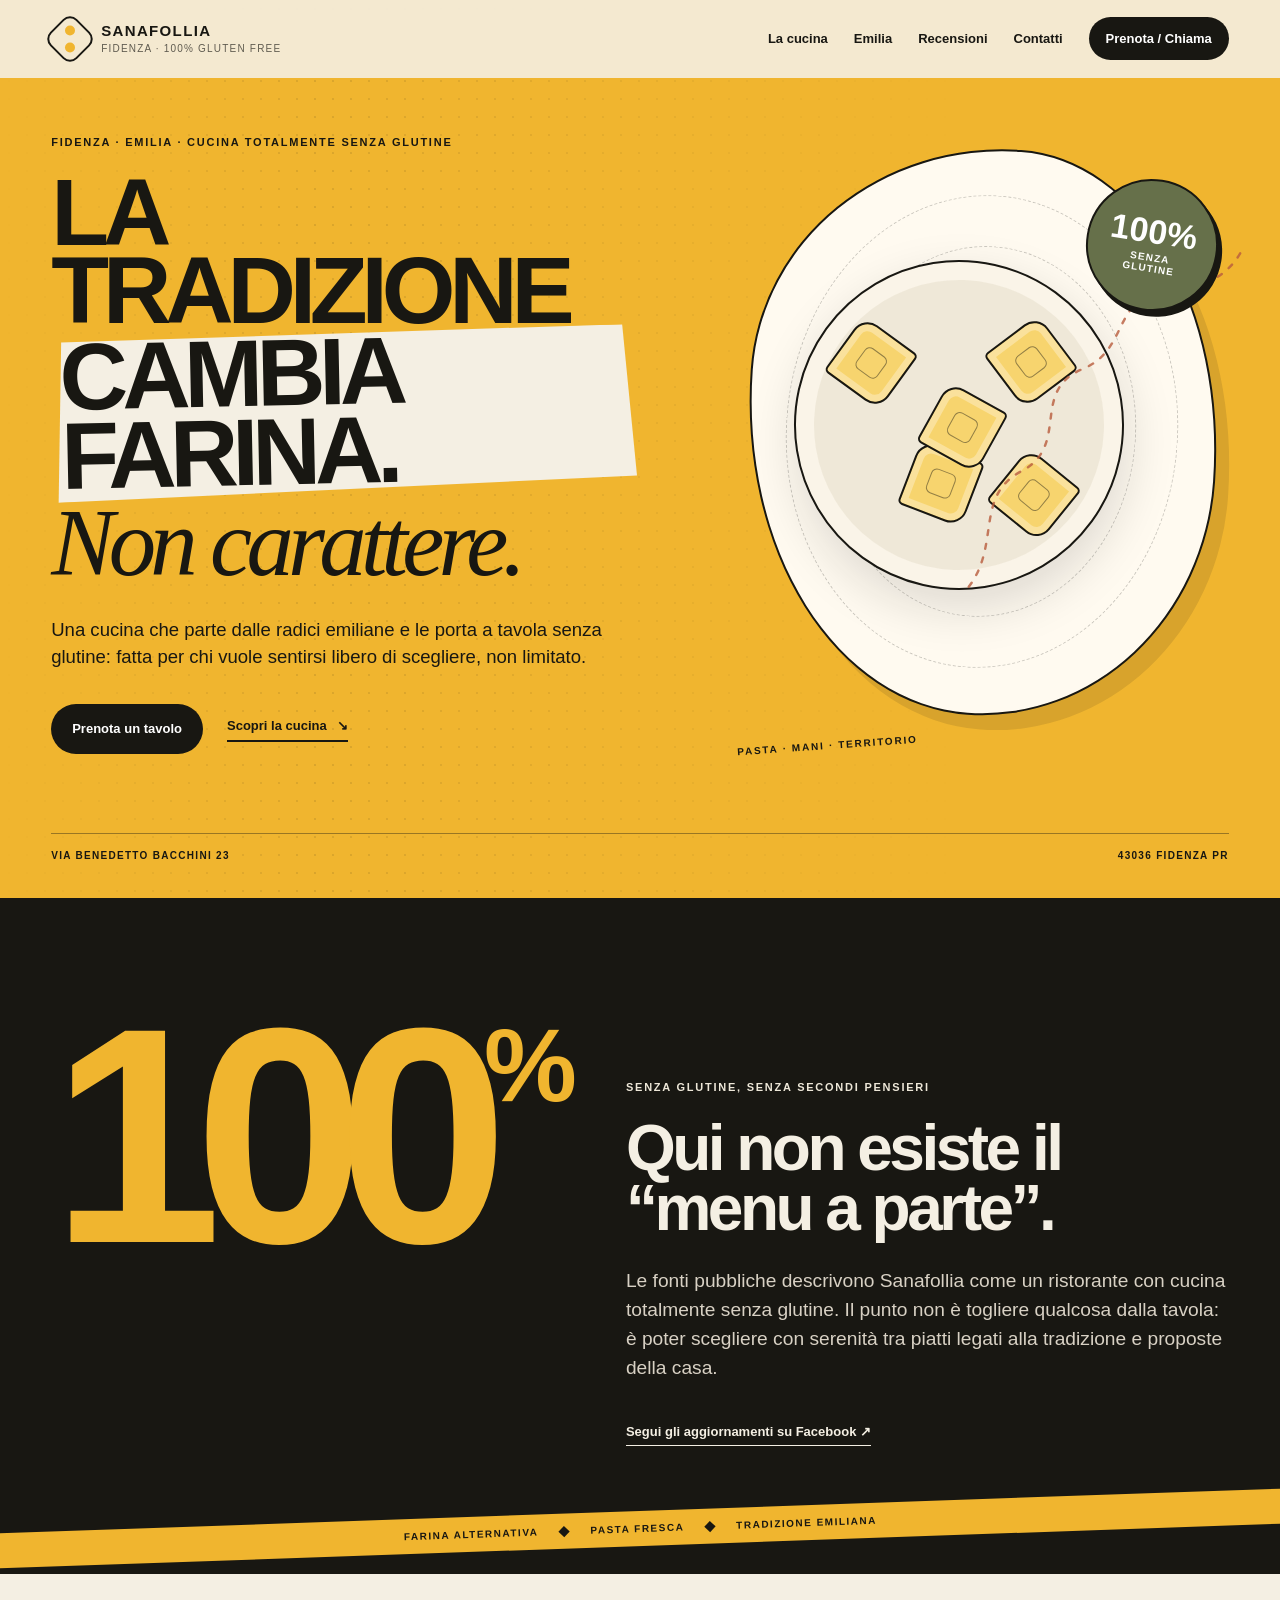
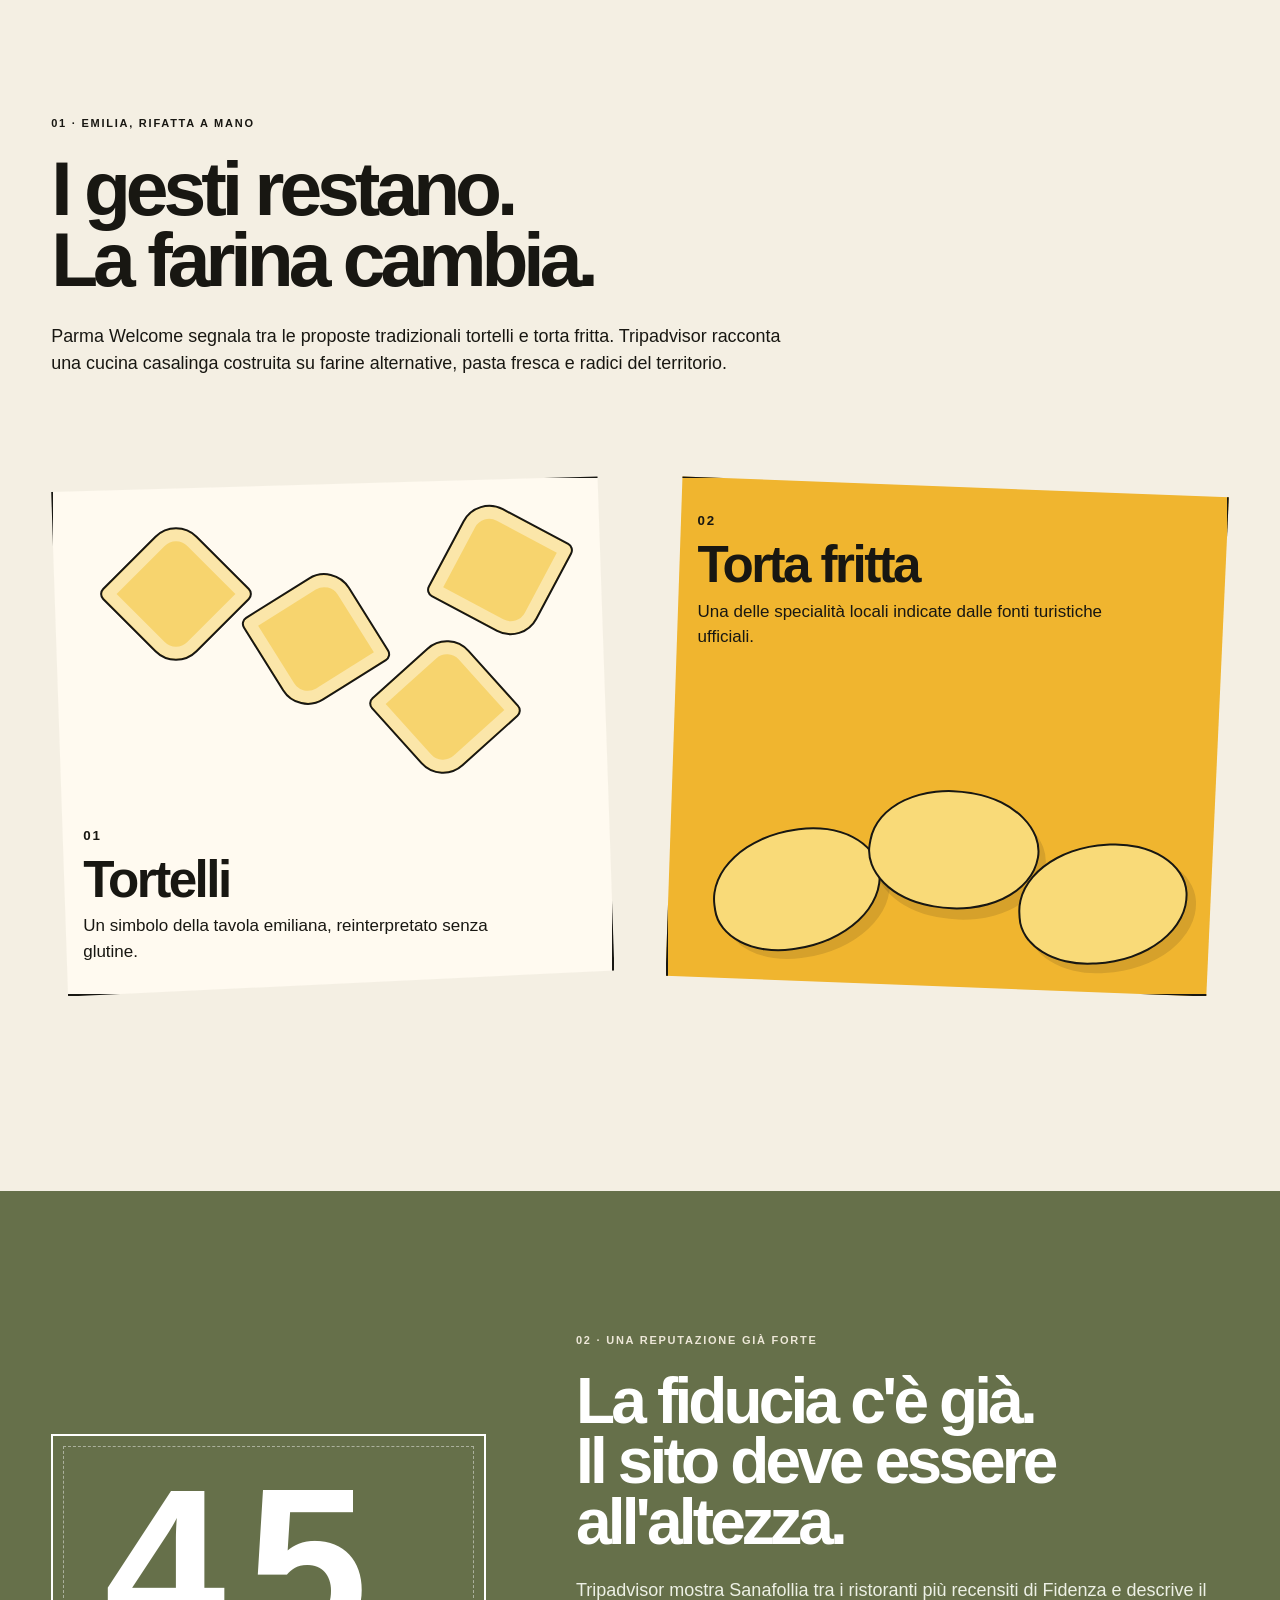
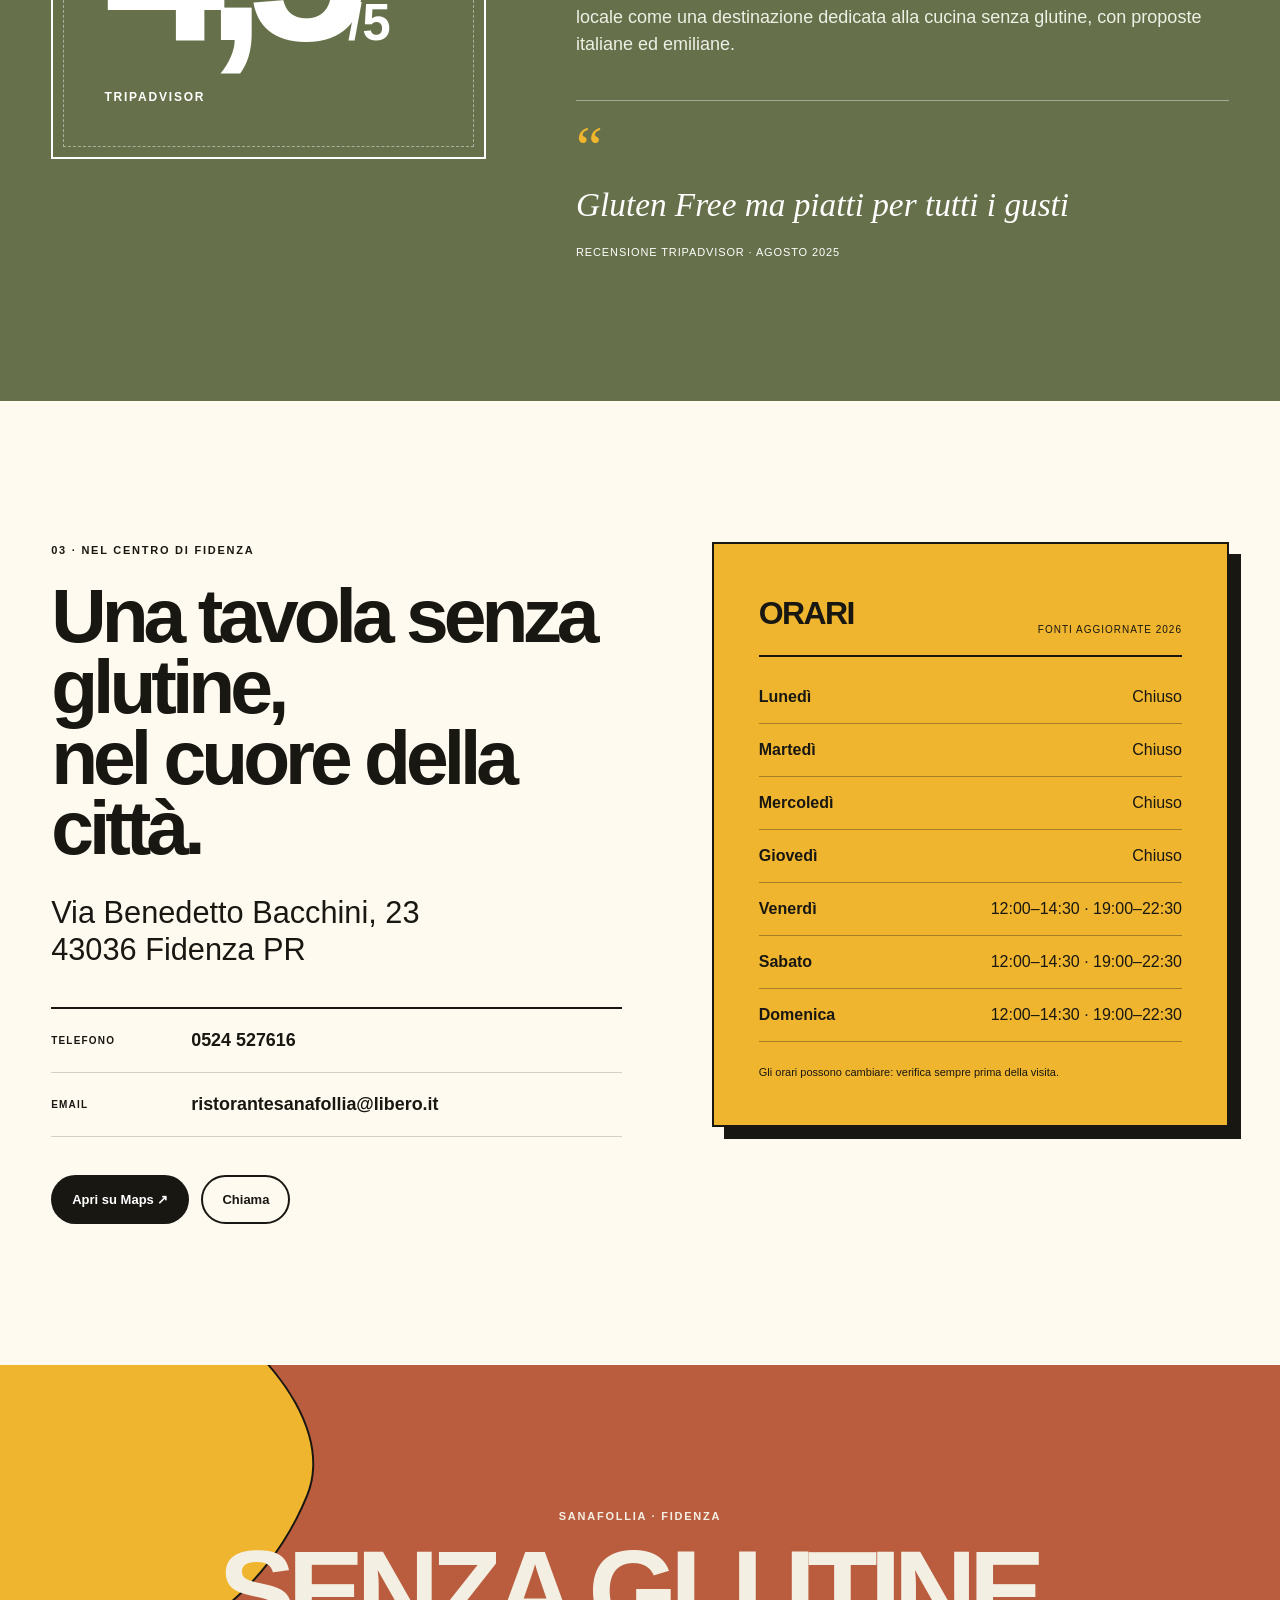
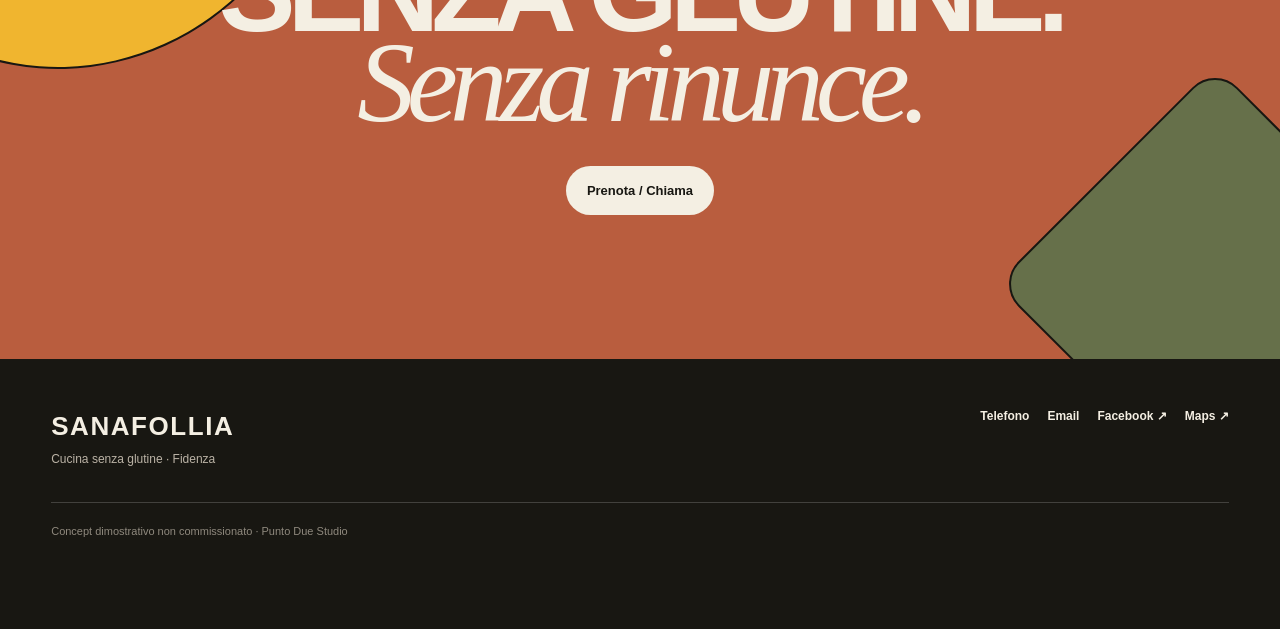
==== index.html @ 547e493c "Build distinctive Sanafollia CRESCITA demo" ====
<!doctype html>
<html lang="it">
<head>
  <meta charset="utf-8">
  <meta name="viewport" content="width=device-width, initial-scale=1">
  <meta name="theme-color" content="#f0b52f">
  <title>Sanafollia — Cucina emiliana senza glutine a Fidenza</title>
  <meta name="description" content="Concept demo per Ristorante Sanafollia a Fidenza: cucina emiliana totalmente senza glutine, pasta fresca, tortelli e torta fritta nel centro storico.">
  <meta property="og:title" content="Sanafollia — Fidenza">
  <meta property="og:description" content="La tradizione cambia farina. Non carattere. Cucina emiliana totalmente senza glutine nel centro di Fidenza.">
  <meta property="og:type" content="website">
  <meta property="og:locale" content="it_IT">
  <meta name="twitter:card" content="summary">
  <link rel="icon" href="assets/favicon.svg" type="image/svg+xml">
  <script>document.documentElement.classList.add('js')</script>
  <link rel="stylesheet" href="styles.css">
  <script type="application/ld+json">
  {
    "@context":"https://schema.org",
    "@type":"Restaurant",
    "name":"Ristorante Sanafollia",
    "description":"Ristorante a Fidenza con cucina totalmente senza glutine e proposte legate alla tradizione emiliana.",
    "telephone":"+39 0524 527616",
    "email":"ristorantesanafollia@libero.it",
    "servesCuisine":["Emiliana","Italiana","Senza glutine"],
    "priceRange":"€€–€€€",
    "address":{
      "@type":"PostalAddress",
      "streetAddress":"Via Benedetto Bacchini 23",
      "postalCode":"43036",
      "addressLocality":"Fidenza",
      "addressRegion":"PR",
      "addressCountry":"IT"
    },
    "openingHoursSpecification":[
      {"@type":"OpeningHoursSpecification","dayOfWeek":["Friday","Saturday","Sunday"],"opens":"12:00","closes":"14:30"},
      {"@type":"OpeningHoursSpecification","dayOfWeek":["Friday","Saturday","Sunday"],"opens":"19:00","closes":"22:30"}
    ],
    "sameAs":[
      "https://www.facebook.com/Ristorante-Sanafollia-Gluten-Free-274627049386507/",
      "https://www.tripadvisor.it/Restaurant_Review-g1069551-d6662974-Reviews-Ristorante_Sanafollia_Gluten_free-Fidenza_Province_of_Parma_Emilia_Romagna.html"
    ]
  }
  </script>
</head>
<body>
  <a class="skip-link" href="#main">Vai al contenuto</a>

  <header class="site-header" data-header>
    <a class="brand" href="#top" aria-label="Sanafollia, torna all'inizio">
      <span class="brand-mark" aria-hidden="true"><i></i><i></i></span>
      <span class="brand-copy"><strong>SANAFOLLIA</strong><small>Fidenza · 100% gluten free</small></span>
    </a>
    <button class="menu-toggle" type="button" data-menu-toggle aria-expanded="false" aria-controls="site-nav">
      <span class="sr-only">Apri menu</span><span></span><span></span>
    </button>
    <nav class="site-nav" id="site-nav" data-nav aria-label="Navigazione principale">
      <a href="#filosofia">La cucina</a>
      <a href="#emilia">Emilia</a>
      <a href="#reputazione">Recensioni</a>
      <a href="#visita">Contatti</a>
      <a class="nav-cta" href="tel:+390524527616">Prenota / Chiama</a>
    </nav>
  </header>

  <main id="main">
    <section class="hero" id="top" aria-labelledby="hero-title">
      <div class="hero-copy reveal">
        <p class="eyebrow">FIDENZA · EMILIA · CUCINA TOTALMENTE SENZA GLUTINE</p>
        <h1 id="hero-title">La tradizione<br><span>cambia farina.</span><br><em>Non carattere.</em></h1>
        <p class="hero-lead">Una cucina che parte dalle radici emiliane e le porta a tavola senza glutine: fatta per chi vuole sentirsi libero di scegliere, non limitato.</p>
        <div class="hero-actions">
          <a class="button button-dark" href="tel:+390524527616">Prenota un tavolo</a>
          <a class="text-action" href="#emilia">Scopri la cucina <span>↘</span></a>
        </div>
      </div>

      <div class="hero-table reveal" aria-hidden="true">
        <div class="table-cloth"></div>
        <div class="plate">
          <span class="tortello t1"></span>
          <span class="tortello t2"></span>
          <span class="tortello t3"></span>
          <span class="tortello t4"></span>
          <span class="tortello t5"></span>
        </div>
        <svg class="flour-line" viewBox="0 0 420 520" fill="none" xmlns="http://www.w3.org/2000/svg">
          <path d="M51 442C90 391 58 331 115 301C176 269 125 203 190 176C251 151 222 82 305 78C347 76 374 55 387 26" stroke="currentColor" stroke-width="3" stroke-linecap="round" stroke-dasharray="6 11"/>
        </svg>
        <div class="gf-seal"><strong>100%</strong><span>SENZA<br>GLUTINE</span></div>
        <p class="hero-art-note">PASTA · MANI · TERRITORIO</p>
      </div>

      <div class="hero-footer" aria-hidden="true">
        <span>VIA BENEDETTO BACCHINI 23</span>
        <span>43036 FIDENZA PR</span>
      </div>
    </section>

    <section class="statement" id="filosofia" aria-labelledby="statement-title">
      <div class="statement-number reveal">100<span>%</span></div>
      <div class="statement-copy reveal">
        <p class="eyebrow light">SENZA GLUTINE, SENZA SECONDI PENSIERI</p>
        <h2 id="statement-title">Qui non esiste il “menu a parte”.</h2>
        <p>Le fonti pubbliche descrivono Sanafollia come un ristorante con cucina totalmente senza glutine. Il punto non è togliere qualcosa dalla tavola: è poter scegliere con serenità tra piatti legati alla tradizione e proposte della casa.</p>
        <a class="under-link" href="https://www.facebook.com/Ristorante-Sanafollia-Gluten-Free-274627049386507/" target="_blank" rel="noopener noreferrer">Segui gli aggiornamenti su Facebook ↗</a>
      </div>
      <div class="statement-ribbon" aria-hidden="true"><span>FARINA ALTERNATIVA</span><i></i><span>PASTA FRESCA</span><i></i><span>TRADIZIONE EMILIANA</span></div>
    </section>

    <section class="emilia" id="emilia" aria-labelledby="emilia-title">
      <div class="emilia-head reveal">
        <p class="section-label">01 · EMILIA, RIFATTA A MANO</p>
        <h2 id="emilia-title">I gesti restano.<br>La farina cambia.</h2>
        <p>Parma Welcome segnala tra le proposte tradizionali tortelli e torta fritta. Tripadvisor racconta una cucina casalinga costruita su farine alternative, pasta fresca e radici del territorio.</p>
      </div>

      <div class="pasta-stage" aria-label="Due specialità emiliane citate dalle fonti pubbliche">
        <article class="dish dish-tortelli reveal">
          <div class="dish-art" aria-hidden="true">
            <span></span><span></span><span></span><span></span>
          </div>
          <div class="dish-copy"><small>01</small><h3>Tortelli</h3><p>Un simbolo della tavola emiliana, reinterpretato senza glutine.</p></div>
        </article>
        <article class="dish dish-fritta reveal">
          <div class="dish-copy"><small>02</small><h3>Torta fritta</h3><p>Una delle specialità locali indicate dalle fonti turistiche ufficiali.</p></div>
          <div class="dish-art" aria-hidden="true">
            <span></span><span></span><span></span>
          </div>
        </article>
      </div>

      <p class="data-note reveal">La disponibilità dei singoli piatti può variare. Questa demo evita di inventare un menu completo o prezzi non verificati.</p>
    </section>

    <section class="reputation" id="reputazione" aria-labelledby="reputation-title">
      <div class="reputation-score reveal">
        <span class="score-big">4,5</span><span class="score-of">/5</span>
        <p>Tripadvisor</p>
      </div>
      <div class="reputation-copy reveal">
        <p class="section-label light">02 · UNA REPUTAZIONE GIÀ FORTE</p>
        <h2 id="reputation-title">La fiducia c'è già.<br>Il sito deve essere all'altezza.</h2>
        <p>Tripadvisor mostra Sanafollia tra i ristoranti più recensiti di Fidenza e descrive il locale come una destinazione dedicata alla cucina senza glutine, con proposte italiane ed emiliane.</p>
        <blockquote>
          <span>“</span>
          <p>Gluten Free ma piatti per tutti i gusti</p>
          <footer>Recensione Tripadvisor · agosto 2025</footer>
        </blockquote>
      </div>
    </section>

    <section class="visit" id="visita" aria-labelledby="visit-title">
      <div class="visit-copy reveal">
        <p class="section-label">03 · NEL CENTRO DI FIDENZA</p>
        <h2 id="visit-title">Una tavola senza glutine,<br>nel cuore della città.</h2>
        <address>Via Benedetto Bacchini, 23<br>43036 Fidenza PR</address>
        <div class="contact-stack">
          <a href="tel:+390524527616"><span>Telefono</span><strong>0524 527616</strong></a>
          <a href="mailto:ristorantesanafollia@libero.it"><span>Email</span><strong>ristorantesanafollia@libero.it</strong></a>
        </div>
        <div class="visit-actions">
          <a class="button button-dark" href="https://www.google.com/maps/search/?api=1&query=Ristorante+Sanafollia+Via+Benedetto+Bacchini+23+Fidenza" target="_blank" rel="noopener noreferrer">Apri su Maps ↗</a>
          <a class="button button-outline" href="tel:+390524527616">Chiama</a>
        </div>
      </div>

      <aside class="hours-card reveal" aria-label="Orari pubblicati online">
        <div class="hours-stamp"><span>ORARI</span><small>fonti aggiornate 2026</small></div>
        <dl>
          <div><dt>Lunedì</dt><dd>Chiuso</dd></div>
          <div><dt>Martedì</dt><dd>Chiuso</dd></div>
          <div><dt>Mercoledì</dt><dd>Chiuso</dd></div>
          <div><dt>Giovedì</dt><dd>Chiuso</dd></div>
          <div><dt>Venerdì</dt><dd>12:00–14:30 · 19:00–22:30</dd></div>
          <div><dt>Sabato</dt><dd>12:00–14:30 · 19:00–22:30</dd></div>
          <div><dt>Domenica</dt><dd>12:00–14:30 · 19:00–22:30</dd></div>
        </dl>
        <p>Gli orari possono cambiare: verifica sempre prima della visita.</p>
      </aside>
    </section>

    <section class="closing" aria-labelledby="closing-title">
      <div class="closing-shape closing-a" aria-hidden="true"></div>
      <div class="closing-shape closing-b" aria-hidden="true"></div>
      <div class="closing-inner reveal">
        <p class="eyebrow">SANAFOLLIA · FIDENZA</p>
        <h2 id="closing-title">Senza glutine.<br><em>Senza rinunce.</em></h2>
        <a class="button button-cream" href="tel:+390524527616">Prenota / Chiama</a>
      </div>
    </section>
  </main>

  <footer class="site-footer">
    <div class="footer-brand"><strong>SANAFOLLIA</strong><span>Cucina senza glutine · Fidenza</span></div>
    <div class="footer-links">
      <a href="tel:+390524527616">Telefono</a>
      <a href="mailto:ristorantesanafollia@libero.it">Email</a>
      <a href="https://www.facebook.com/Ristorante-Sanafollia-Gluten-Free-274627049386507/" target="_blank" rel="noopener noreferrer">Facebook ↗</a>
      <a href="https://www.google.com/maps/search/?api=1&query=Ristorante+Sanafollia+Via+Benedetto+Bacchini+23+Fidenza" target="_blank" rel="noopener noreferrer">Maps ↗</a>
    </div>
    <p class="demo-note">Concept dimostrativo non commissionato · Punto Due Studio</p>
  </footer>

  <nav class="mobile-dock" aria-label="Azioni rapide">
    <a href="tel:+390524527616">Chiama</a>
    <a href="https://www.google.com/maps/search/?api=1&query=Ristorante+Sanafollia+Via+Benedetto+Bacchini+23+Fidenza" target="_blank" rel="noopener noreferrer">Maps</a>
    <a href="mailto:ristorantesanafollia@libero.it">Email</a>
  </nav>

  <script src="script.js" defer></script>
</body>
</html>
---- styles.css ----
:root{
  --butter:#f0b52f;
  --butter-soft:#f7d46e;
  --cream:#f4efe3;
  --paper:#fffaf0;
  --ink:#181712;
  --olive:#66704a;
  --terracotta:#b95d3e;
  --line:rgba(24,23,18,.18);
  --radius:28px;
  --header-h:78px;
}
*{box-sizing:border-box}
html{scroll-behavior:smooth}
body{margin:0;background:var(--cream);color:var(--ink);font-family:Arial,Helvetica,sans-serif;line-height:1.5;overflow-x:hidden}
a{color:inherit;text-decoration:none}
img,svg{display:block;max-width:100%}
button,input,textarea,select{font:inherit}
::selection{background:var(--ink);color:var(--butter)}
.sr-only{position:absolute!important;width:1px;height:1px;padding:0;margin:-1px;overflow:hidden;clip:rect(0,0,0,0);white-space:nowrap;border:0}
.skip-link{position:fixed;left:16px;top:-80px;z-index:9999;background:var(--ink);color:#fff;padding:12px 16px;border-radius:10px;transition:top .2s}
.skip-link:focus{top:16px}
:focus-visible{outline:3px solid var(--terracotta);outline-offset:4px}

.site-header{height:var(--header-h);position:fixed;inset:0 0 auto 0;z-index:1000;display:flex;align-items:center;justify-content:space-between;padding:0 clamp(18px,4vw,56px);background:rgba(244,239,227,.9);backdrop-filter:blur(14px);border-bottom:1px solid transparent;transition:.25s ease}
.site-header.is-scrolled{border-color:var(--line);box-shadow:0 10px 30px rgba(24,23,18,.06)}
.brand{display:flex;align-items:center;gap:12px;min-width:0}
.brand-mark{position:relative;width:38px;height:38px;display:grid;place-items:center;transform:rotate(45deg);border:2px solid var(--ink);border-radius:10px}
.brand-mark i{position:absolute;width:10px;height:10px;background:var(--butter);border-radius:50%}
.brand-mark i:first-child{left:6px;top:6px}.brand-mark i:last-child{right:6px;bottom:6px}
.brand-copy{display:flex;flex-direction:column;line-height:1.05}.brand-copy strong{font-size:15px;letter-spacing:.09em}.brand-copy small{font-size:10px;text-transform:uppercase;letter-spacing:.12em;margin-top:5px;color:#5f5b50}
.site-nav{display:flex;align-items:center;gap:26px;font-size:13px;font-weight:700}
.site-nav>a:not(.nav-cta){position:relative}.site-nav>a:not(.nav-cta)::after{content:"";position:absolute;left:0;right:100%;bottom:-6px;height:2px;background:var(--ink);transition:right .2s}.site-nav>a:not(.nav-cta):hover::after{right:0}
.nav-cta{background:var(--ink);color:#fff;padding:12px 17px;border-radius:999px}
.menu-toggle{display:none;border:0;background:none;padding:8px;cursor:pointer}.menu-toggle span:not(.sr-only){display:block;width:26px;height:2px;background:var(--ink);margin:6px 0;transition:.2s}

.hero{min-height:100svh;padding:calc(var(--header-h) + 46px) clamp(18px,4vw,56px) 30px;display:grid;grid-template-columns:minmax(0,1.05fr) minmax(360px,.95fr);gap:clamp(30px,5vw,90px);align-items:center;position:relative;background:var(--butter);overflow:hidden;border-bottom:2px solid var(--ink)}
.hero::before{content:"";position:absolute;inset:0;background-image:radial-gradient(rgba(24,23,18,.1) 1px,transparent 1px);background-size:18px 18px;mask-image:linear-gradient(90deg,transparent,black 25%,transparent 75%)}
.hero-copy,.hero-table,.hero-footer{position:relative;z-index:1}
.eyebrow,.section-label{font-size:11px;letter-spacing:.16em;text-transform:uppercase;font-weight:800;margin:0 0 22px}.eyebrow.light,.section-label.light{color:#ede7d8}
.hero h1{font-size:clamp(56px,7.4vw,126px);line-height:.83;letter-spacing:-.065em;margin:0;max-width:980px;font-weight:900;text-transform:uppercase}
.hero h1 span{display:inline-block;background:var(--cream);padding:.02em .1em .08em;transform:rotate(-1.2deg);clip-path:polygon(2% 4%,98% 0,100% 91%,1% 100%)}
.hero h1 em{font-family:Georgia,'Times New Roman',serif;font-weight:400;text-transform:none;letter-spacing:-.06em;display:inline-block;margin-top:.08em}
.hero-lead{font-size:clamp(17px,1.45vw,23px);max-width:660px;margin:34px 0 0;line-height:1.45}
.hero-actions{display:flex;align-items:center;gap:24px;margin-top:34px;flex-wrap:wrap}
.button{display:inline-flex;align-items:center;justify-content:center;min-height:48px;padding:13px 19px;border:2px solid transparent;border-radius:999px;font-weight:800;font-size:13px;transition:transform .2s,background .2s,color .2s}
.button:hover{transform:translateY(-2px)}.button-dark{background:var(--ink);color:#fff}.button-dark:hover{background:#000}.button-outline{border-color:var(--ink)}.button-cream{background:var(--cream);color:var(--ink)}
.text-action{font-size:13px;font-weight:800;border-bottom:2px solid var(--ink);padding-bottom:4px}.text-action span{display:inline-block;margin-left:7px;transition:transform .2s}.text-action:hover span{transform:translate(3px,3px)}
.hero-table{height:min(70vh,650px);min-height:500px;position:relative}
.table-cloth{position:absolute;inset:3% 2% 7% 9%;background:var(--paper);border:2px solid var(--ink);border-radius:54% 46% 49% 51%/42% 56% 44% 58%;transform:rotate(4deg);box-shadow:14px 14px 0 rgba(24,23,18,.11)}
.table-cloth::before,.table-cloth::after{content:"";position:absolute;border:1px dashed rgba(24,23,18,.22);border-radius:50%}.table-cloth::before{inset:8%}.table-cloth::after{inset:17%}
.plate{position:absolute;width:min(330px,64%);aspect-ratio:1;left:49%;top:47%;transform:translate(-50%,-50%) rotate(-9deg);border-radius:50%;background:#efe8d8;border:2px solid var(--ink);box-shadow:inset 0 0 0 18px #faf4e8,0 18px 50px rgba(24,23,18,.14)}
.tortello{position:absolute;width:68px;height:68px;background:var(--butter-soft);border:2px solid var(--ink);border-radius:17px 5px 17px 5px;transform:rotate(45deg);box-shadow:inset 0 0 0 7px rgba(255,250,240,.35)}
.tortello::after{content:"";position:absolute;inset:19px;border:1px solid rgba(24,23,18,.45);border-radius:6px}
.t1{left:52px;top:54px}.t2{right:48px;top:78px;transform:rotate(62deg)}.t3{left:102px;bottom:74px;transform:rotate(30deg)}.t4{right:66px;bottom:48px;transform:rotate(48deg)}.t5{left:132px;top:132px;transform:rotate(38deg)}
.flour-line{position:absolute;right:-8%;top:3%;width:65%;height:92%;color:var(--terracotta);opacity:.8}
.gf-seal{position:absolute;right:2%;top:8%;width:132px;height:132px;border-radius:50%;background:var(--olive);color:#fff;border:2px solid var(--ink);display:grid;place-content:center;text-align:center;transform:rotate(9deg);box-shadow:5px 5px 0 var(--ink)}
.gf-seal strong{font-size:34px;line-height:.9}.gf-seal span{font-size:10px;line-height:1.05;letter-spacing:.12em;font-weight:800;margin-top:7px}
.hero-art-note{position:absolute;left:7%;bottom:1%;margin:0;font-size:10px;letter-spacing:.18em;font-weight:800;transform:rotate(-4deg)}
.hero-footer{grid-column:1/-1;display:flex;justify-content:space-between;padding-top:14px;border-top:1px solid rgba(24,23,18,.4);font-size:10px;letter-spacing:.13em;font-weight:800}

.statement{background:var(--ink);color:var(--cream);padding:clamp(70px,10vw,150px) clamp(18px,4vw,56px);display:grid;grid-template-columns:.85fr 1.15fr;gap:clamp(30px,6vw,110px);position:relative;overflow:hidden}
.statement-number{font-size:clamp(150px,24vw,390px);font-weight:900;line-height:.7;letter-spacing:-.09em;color:var(--butter);align-self:start}.statement-number span{font-size:.34em;vertical-align:top;margin-left:.03em}
.statement-copy{padding-top:clamp(10px,4vw,70px);max-width:760px}.statement-copy h2{font-size:clamp(42px,5vw,82px);line-height:.95;letter-spacing:-.055em;margin:0 0 28px}.statement-copy>p:not(.eyebrow){font-size:clamp(18px,1.5vw,23px);color:#d8d1c4;max-width:680px}.under-link{display:inline-block;margin-top:20px;padding-bottom:4px;border-bottom:1px solid currentColor;font-weight:800;font-size:13px}
.statement-ribbon{position:absolute;left:-3%;right:-3%;bottom:28px;transform:rotate(-2deg);display:flex;align-items:center;justify-content:center;gap:22px;white-space:nowrap;color:var(--ink);background:var(--butter);padding:10px;font-size:10px;font-weight:900;letter-spacing:.15em}.statement-ribbon i{width:8px;height:8px;background:var(--ink);transform:rotate(45deg)}

.emilia{padding:clamp(82px,11vw,160px) clamp(18px,4vw,56px);background:var(--cream)}
.emilia-head{max-width:980px;margin-bottom:clamp(50px,8vw,100px)}
.emilia h2,.visit h2{font-size:clamp(48px,6vw,92px);line-height:.92;letter-spacing:-.065em;margin:0 0 28px}.emilia-head>p:last-child{max-width:760px;font-size:clamp(17px,1.4vw,22px)}
.pasta-stage{display:grid;grid-template-columns:1fr 1fr;gap:clamp(24px,4vw,64px);align-items:stretch}
.dish{min-height:520px;border:2px solid var(--ink);position:relative;overflow:hidden;display:flex;flex-direction:column;justify-content:space-between}
.dish-copy{padding:30px}.dish-copy small{font-weight:900;letter-spacing:.14em}.dish-copy h3{font-size:clamp(40px,4vw,66px);margin:10px 0 10px;line-height:.9;letter-spacing:-.05em}.dish-copy p{max-width:420px;margin:0;font-size:17px}
.dish-tortelli{background:var(--paper);clip-path:polygon(0 3%,97% 0,100% 95%,3% 100%)}.dish-fritta{background:var(--butter);clip-path:polygon(3% 0,100% 4%,96% 100%,0 96%)}
.dish-art{min-height:300px;position:relative}
.dish-tortelli .dish-art span{position:absolute;width:112px;height:112px;background:var(--butter-soft);border:2px solid var(--ink);border-radius:30px 8px 30px 8px;transform:rotate(45deg);box-shadow:inset 0 0 0 12px rgba(255,250,240,.45)}
.dish-tortelli .dish-art span:nth-child(1){left:12%;top:20%}.dish-tortelli .dish-art span:nth-child(2){left:37%;top:35%;transform:rotate(58deg)}.dish-tortelli .dish-art span:nth-child(3){right:10%;top:12%;transform:rotate(28deg)}.dish-tortelli .dish-art span:nth-child(4){right:20%;bottom:5%;transform:rotate(48deg)}
.dish-fritta .dish-art span{position:absolute;width:170px;height:120px;background:#f9da78;border:2px solid var(--ink);border-radius:55% 45% 57% 43%;box-shadow:8px 9px 0 rgba(24,23,18,.12)}.dish-fritta .dish-art span:nth-child(1){left:8%;bottom:15%;transform:rotate(-8deg)}.dish-fritta .dish-art span:nth-child(2){left:36%;bottom:28%;transform:rotate(10deg)}.dish-fritta .dish-art span:nth-child(3){right:7%;bottom:10%;transform:rotate(-3deg)}
.data-note{font-size:12px;color:#5f5b50;max-width:780px;margin:36px 0 0}

.reputation{background:var(--olive);color:#fff;padding:clamp(80px,11vw,150px) clamp(18px,4vw,56px);display:grid;grid-template-columns:.8fr 1.2fr;gap:clamp(34px,7vw,110px);align-items:center}
.reputation-score{border:2px solid #fff;padding:clamp(24px,4vw,56px);transform:rotate(-2deg);position:relative}.reputation-score::after{content:"";position:absolute;inset:10px;border:1px dashed rgba(255,255,255,.45)}
.score-big{font-size:clamp(110px,17vw,260px);line-height:.72;font-weight:900;letter-spacing:-.09em}.score-of{font-size:clamp(28px,4vw,62px);font-weight:900}.reputation-score p{margin:26px 0 0;font-size:12px;letter-spacing:.15em;text-transform:uppercase;font-weight:900}
.reputation-copy h2{font-size:clamp(46px,5vw,82px);line-height:.95;letter-spacing:-.06em;margin:0 0 24px}.reputation-copy>p:not(.section-label){max-width:680px;font-size:18px;color:#edf0e5}.reputation blockquote{margin:42px 0 0;border-top:1px solid rgba(255,255,255,.4);padding-top:28px;max-width:680px}.reputation blockquote span{font-family:Georgia,serif;font-size:60px;line-height:.6;color:var(--butter)}.reputation blockquote p{font-family:Georgia,serif;font-size:clamp(25px,2.6vw,42px);margin:6px 0 14px;font-style:italic}.reputation blockquote footer{font-size:11px;letter-spacing:.08em;text-transform:uppercase}

.visit{padding:clamp(82px,11vw,160px) clamp(18px,4vw,56px);display:grid;grid-template-columns:1.05fr .95fr;gap:clamp(34px,7vw,100px);background:var(--paper);align-items:start}
.visit-copy address{font-style:normal;font-size:clamp(22px,2.4vw,34px);line-height:1.2;margin:32px 0}
.contact-stack{border-top:2px solid var(--ink);margin:38px 0}.contact-stack a{display:grid;grid-template-columns:120px 1fr;gap:20px;padding:18px 0;border-bottom:1px solid var(--line);align-items:center}.contact-stack span{font-size:10px;text-transform:uppercase;letter-spacing:.12em;font-weight:900}.contact-stack strong{font-size:clamp(15px,1.4vw,20px);overflow-wrap:anywhere}.visit-actions{display:flex;gap:12px;flex-wrap:wrap}
.hours-card{background:var(--butter);border:2px solid var(--ink);padding:clamp(24px,3.5vw,50px);box-shadow:12px 12px 0 var(--ink);transform:rotate(1.2deg)}
.hours-stamp{display:flex;justify-content:space-between;gap:20px;align-items:end;border-bottom:2px solid var(--ink);padding-bottom:18px;margin-bottom:14px}.hours-stamp span{font-size:32px;font-weight:900;letter-spacing:-.05em}.hours-stamp small{font-size:10px;text-transform:uppercase;letter-spacing:.1em;text-align:right}
.hours-card dl{margin:0}.hours-card dl div{display:grid;grid-template-columns:110px 1fr;gap:18px;padding:14px 0;border-bottom:1px solid rgba(24,23,18,.35)}.hours-card dt{font-weight:800}.hours-card dd{margin:0;text-align:right}.hours-card>p{font-size:11px;margin:22px 0 0}

.closing{min-height:66vh;background:var(--terracotta);color:var(--cream);display:grid;place-items:center;position:relative;overflow:hidden;padding:80px 20px}.closing-inner{position:relative;z-index:2;text-align:center}.closing h2{font-size:clamp(62px,9vw,145px);line-height:.78;letter-spacing:-.07em;text-transform:uppercase;margin:0 0 38px}.closing h2 em{font-family:Georgia,'Times New Roman',serif;text-transform:none;font-weight:400}.closing-shape{position:absolute;border:2px solid var(--ink);background:var(--butter)}.closing-a{width:420px;height:420px;border-radius:35% 65% 62% 38%/42% 35% 65% 58%;left:-120px;top:-100px;transform:rotate(22deg)}.closing-b{width:310px;height:310px;right:-90px;bottom:-80px;transform:rotate(45deg);border-radius:32px;background:var(--olive)}

.site-footer{background:var(--ink);color:var(--cream);padding:48px clamp(18px,4vw,56px) 90px;display:grid;grid-template-columns:1fr auto;gap:34px;align-items:start}.footer-brand{display:flex;flex-direction:column}.footer-brand strong{font-size:26px;letter-spacing:.06em}.footer-brand span{font-size:12px;color:#bbb3a6;margin-top:4px}.footer-links{display:flex;gap:18px;flex-wrap:wrap;font-size:12px;font-weight:800}.demo-note{grid-column:1/-1;border-top:1px solid rgba(255,255,255,.18);padding-top:20px;margin:0;color:#8f897e;font-size:11px}
.mobile-dock{display:none}

.js .reveal{opacity:0;transform:translateY(26px);transition:opacity .7s ease,transform .7s cubic-bezier(.2,.7,.2,1)}.js .reveal.is-visible{opacity:1;transform:none}

@media (max-width:980px){
  :root{--header-h:70px}
  .site-nav{position:fixed;inset:var(--header-h) 0 auto 0;background:var(--cream);border-bottom:2px solid var(--ink);padding:24px;display:grid;gap:0;transform:translateY(-120%);opacity:0;pointer-events:none;transition:.25s ease}.site-nav.is-open{transform:none;opacity:1;pointer-events:auto}.site-nav a{padding:14px 4px;border-bottom:1px solid var(--line)}.nav-cta{margin-top:12px;text-align:center}.menu-toggle{display:block}.menu-toggle.is-open span:not(.sr-only):nth-child(2){transform:translateY(4px) rotate(45deg)}.menu-toggle.is-open span:not(.sr-only):nth-child(3){transform:translateY(-4px) rotate(-45deg)}
  .hero{grid-template-columns:1fr;padding-top:calc(var(--header-h) + 34px)}.hero-table{height:560px;min-height:0}.hero-footer{margin-top:10px}
  .statement,.reputation,.visit{grid-template-columns:1fr}.statement-number{font-size:clamp(150px,36vw,310px)}.statement-copy{padding-top:0}
  .pasta-stage{grid-template-columns:1fr}.dish{min-height:470px}.reputation-score{max-width:650px}.hours-card{transform:none}
}

@media (max-width:680px){
  body{padding-bottom:64px}.brand-copy small{display:none}.brand-mark{width:32px;height:32px}.site-header{padding-inline:16px}
  .hero{padding-inline:16px;padding-bottom:22px}.hero h1{font-size:clamp(48px,16vw,76px)}.hero-lead{font-size:17px}.hero-actions{align-items:flex-start;flex-direction:column}.hero-table{height:430px}.table-cloth{inset:5% 1% 8% 5%}.plate{width:min(270px,71%)}.tortello{width:54px;height:54px}.t1{left:38px;top:42px}.t2{right:34px;top:56px}.t3{left:78px;bottom:58px}.t4{right:48px;bottom:38px}.t5{left:103px;top:105px}.gf-seal{width:105px;height:105px;right:0}.gf-seal strong{font-size:28px}.hero-footer{display:none}
  .statement{padding-inline:16px;padding-bottom:110px}.statement-number{font-size:44vw}.statement-ribbon{justify-content:flex-start;overflow:hidden;padding-left:18px}
  .emilia,.reputation,.visit{padding-inline:16px}.emilia h2,.visit h2,.reputation-copy h2{font-size:clamp(42px,12vw,64px)}.dish{min-height:430px}.dish-copy{padding:24px}.dish-art{min-height:240px}.dish-tortelli .dish-art span{width:88px;height:88px}.dish-fritta .dish-art span{width:130px;height:92px}.data-note{font-size:11px}
  .score-big{font-size:38vw}.contact-stack a{grid-template-columns:85px 1fr;gap:10px}.hours-card dl div{grid-template-columns:90px 1fr;font-size:13px}.hours-stamp{align-items:flex-start;flex-direction:column}.hours-stamp small{text-align:left}
  .closing{min-height:58vh}.closing h2{font-size:16vw}.closing-a{width:260px;height:260px}.closing-b{width:210px;height:210px}
  .site-footer{grid-template-columns:1fr;padding-inline:16px;padding-bottom:32px}.footer-links{gap:14px}.demo-note{grid-column:1}
  .mobile-dock{position:fixed;z-index:999;left:10px;right:10px;bottom:10px;height:54px;background:var(--ink);color:#fff;border:1px solid rgba(255,255,255,.15);border-radius:16px;display:grid;grid-template-columns:repeat(3,1fr);box-shadow:0 12px 30px rgba(0,0,0,.25)}.mobile-dock a{display:grid;place-items:center;font-size:11px;font-weight:800;border-right:1px solid rgba(255,255,255,.13)}.mobile-dock a:last-child{border-right:0}
}

@media (max-width:360px){
  .hero h1{font-size:46px}.hero-table{height:390px}.plate{width:235px}.gf-seal{width:92px;height:92px}.gf-seal span{font-size:8px}.dish-copy h3{font-size:38px}.hours-card{padding:20px}.hours-card dl div{grid-template-columns:75px 1fr;gap:8px;font-size:12px}.contact-stack a{grid-template-columns:1fr}.contact-stack strong{font-size:14px}
}

@media (prefers-reduced-motion:reduce){
  html{scroll-behavior:auto}.js .reveal{opacity:1;transform:none;transition:none}.site-nav,.button,.text-action span{transition:none}
}
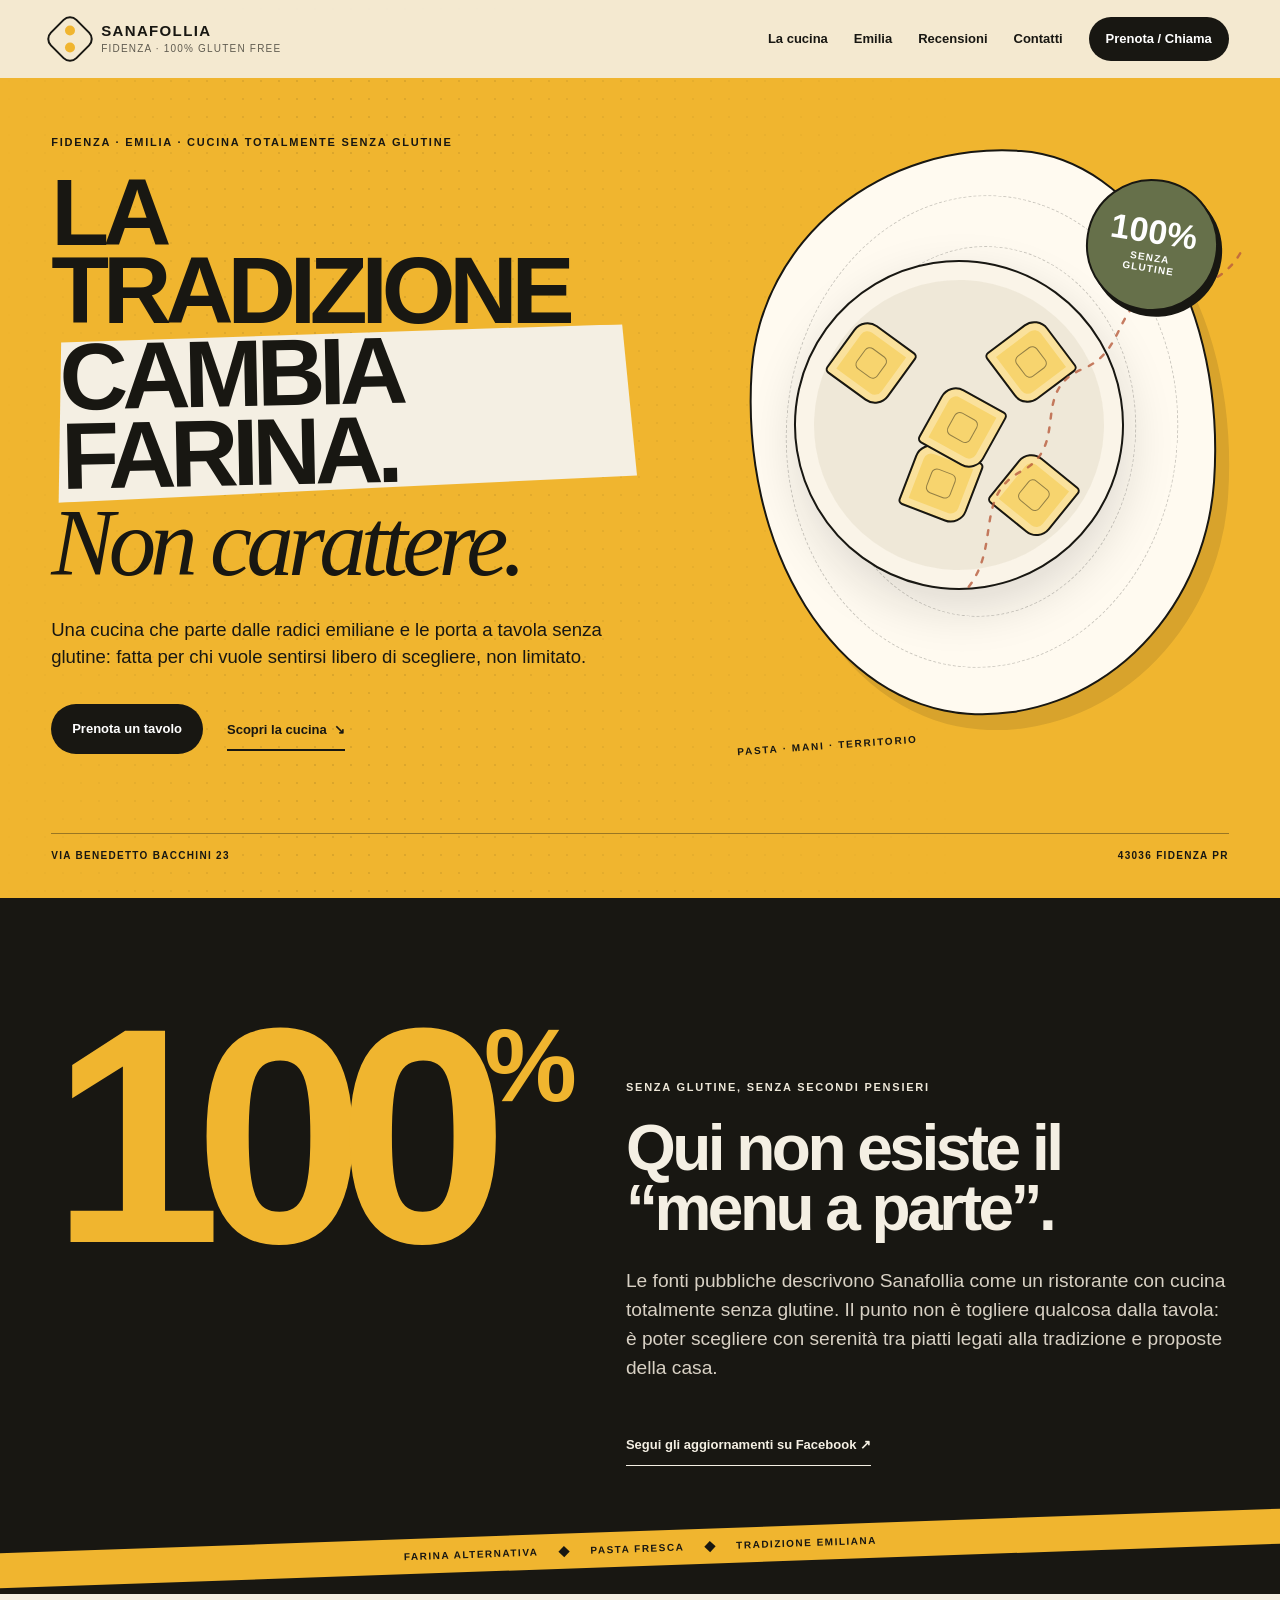
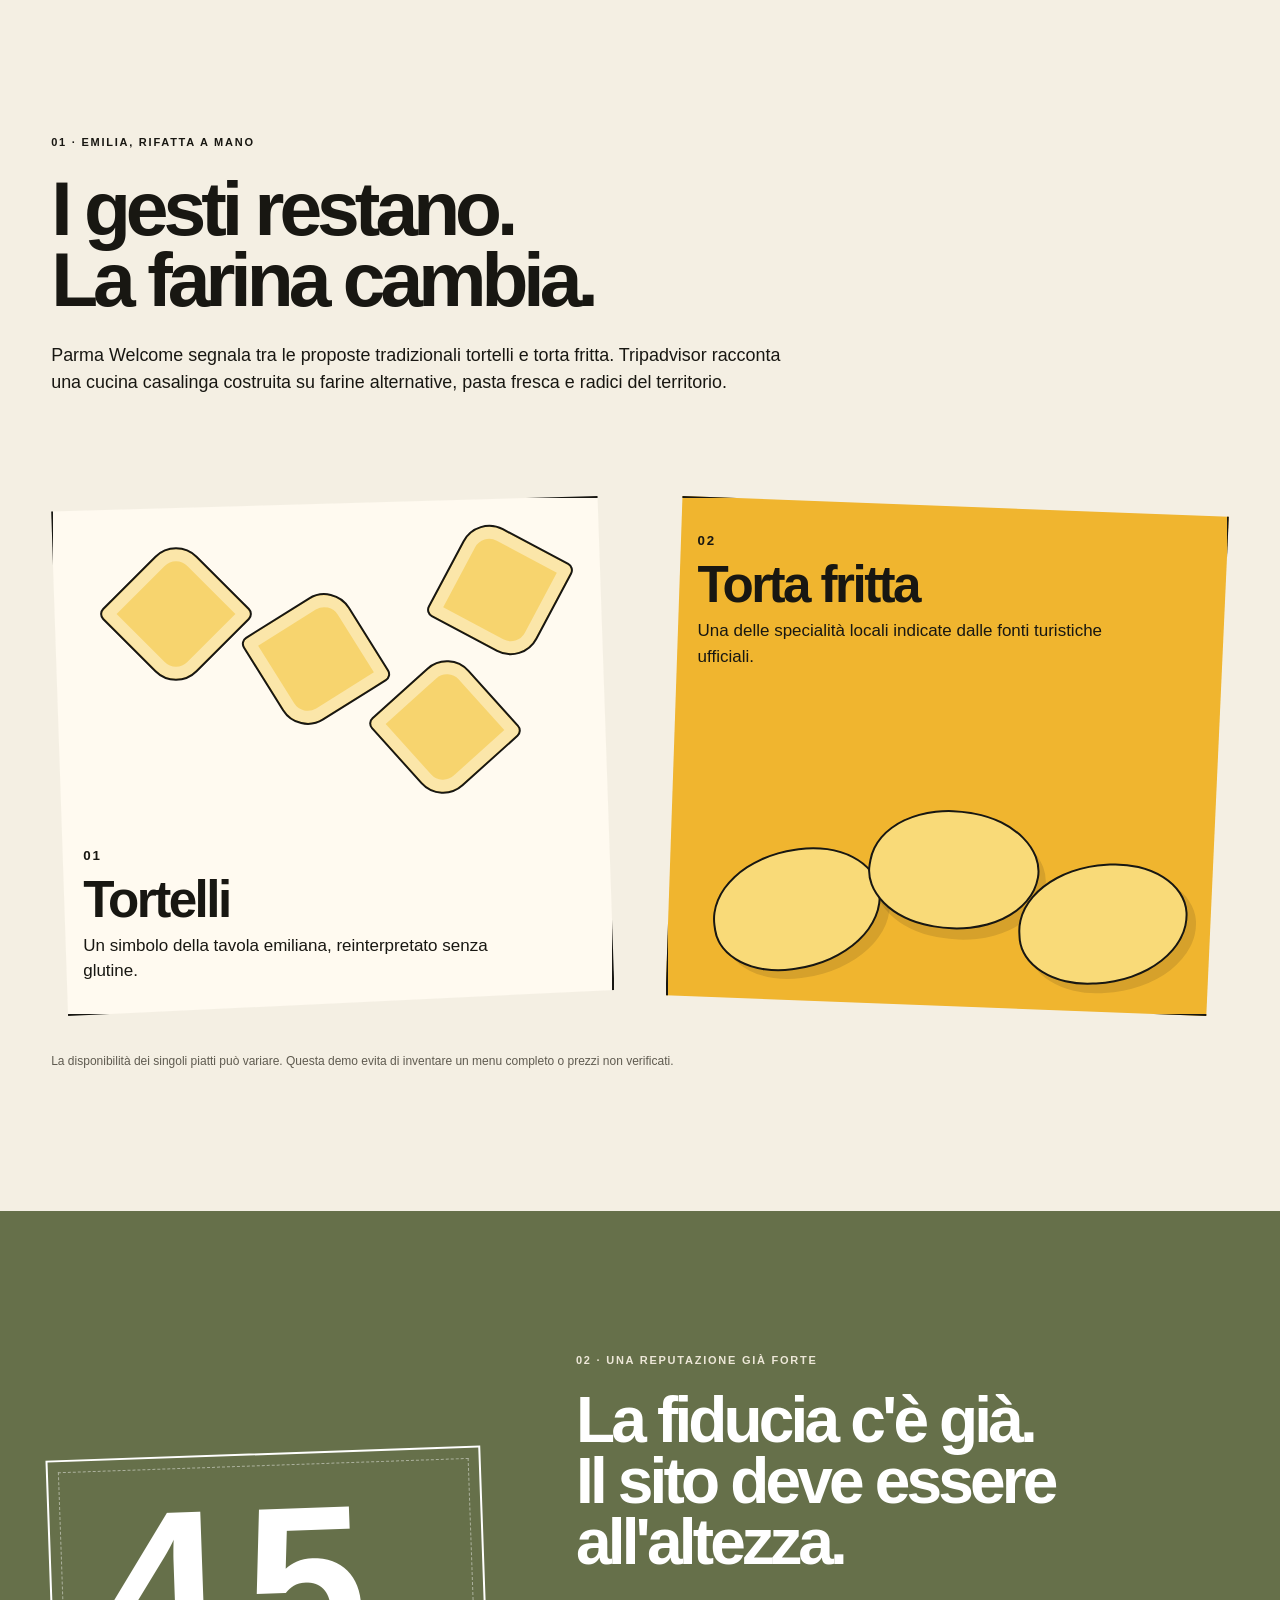
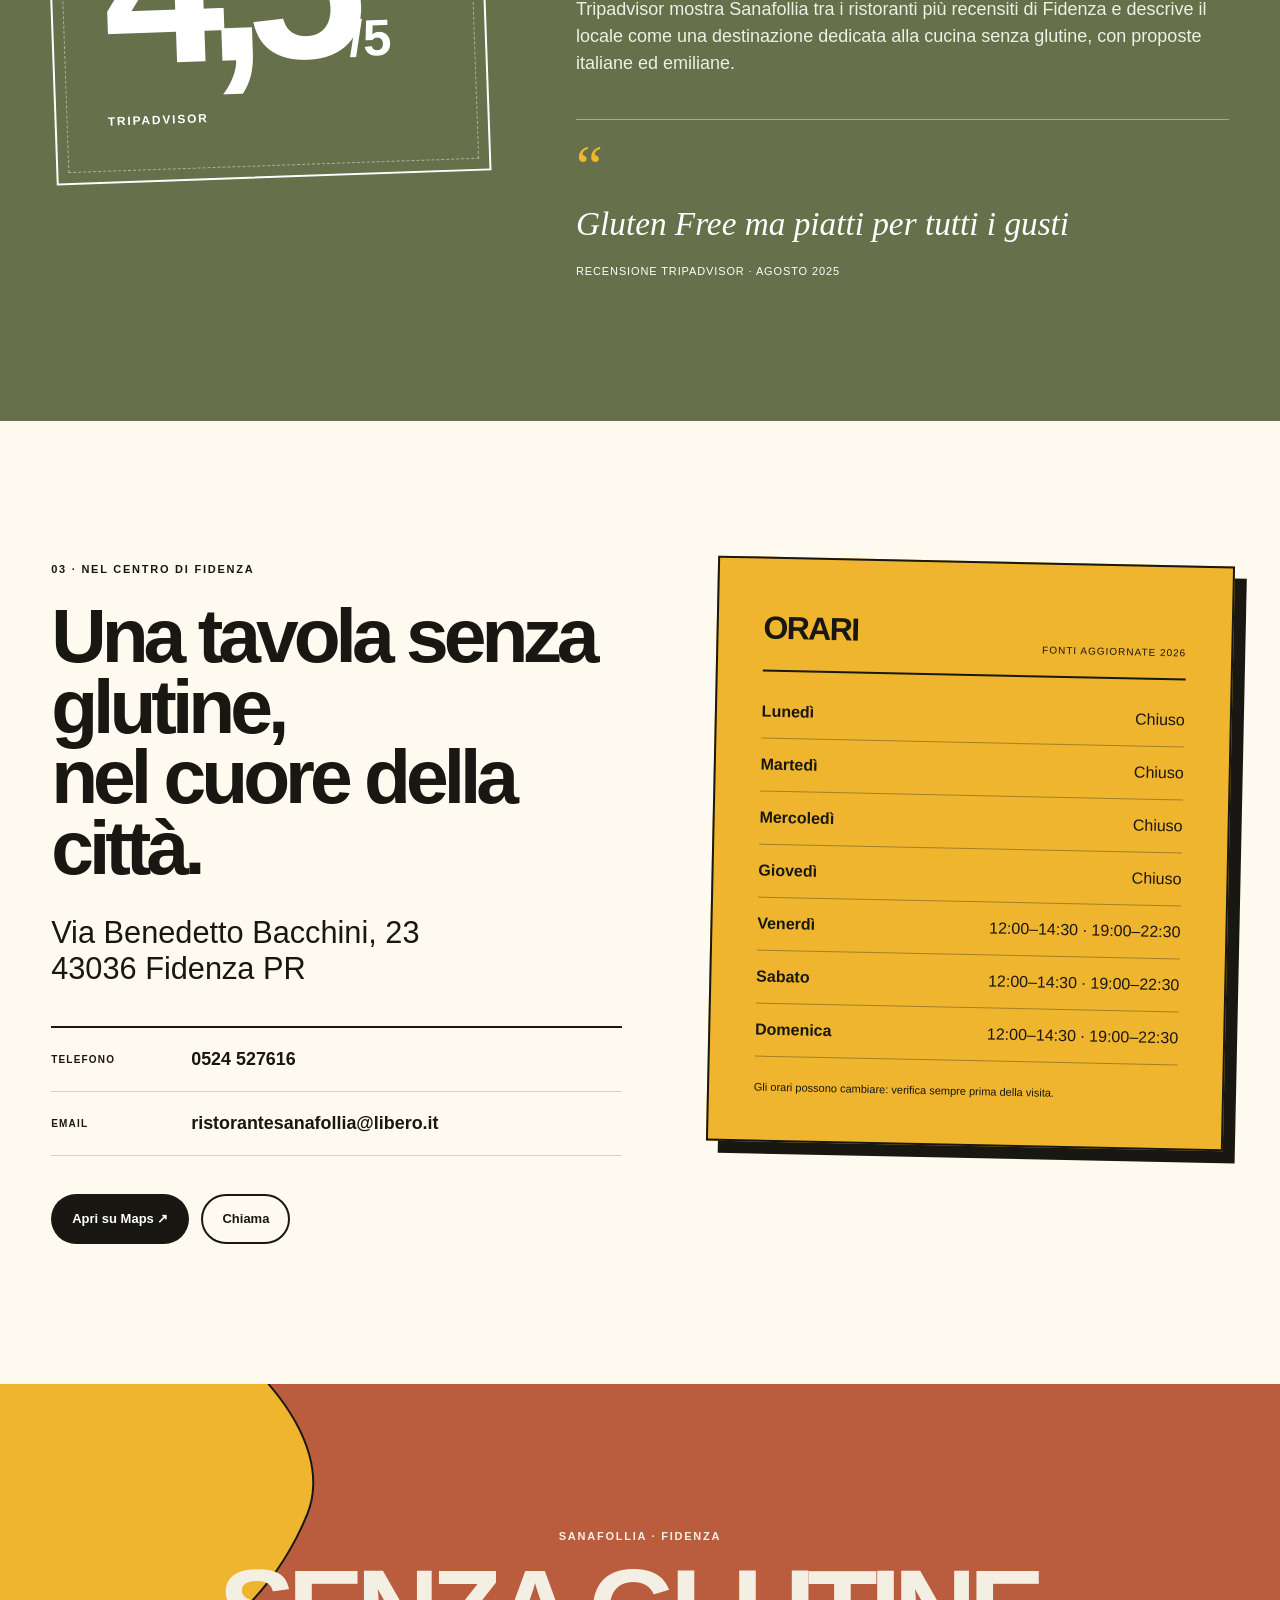
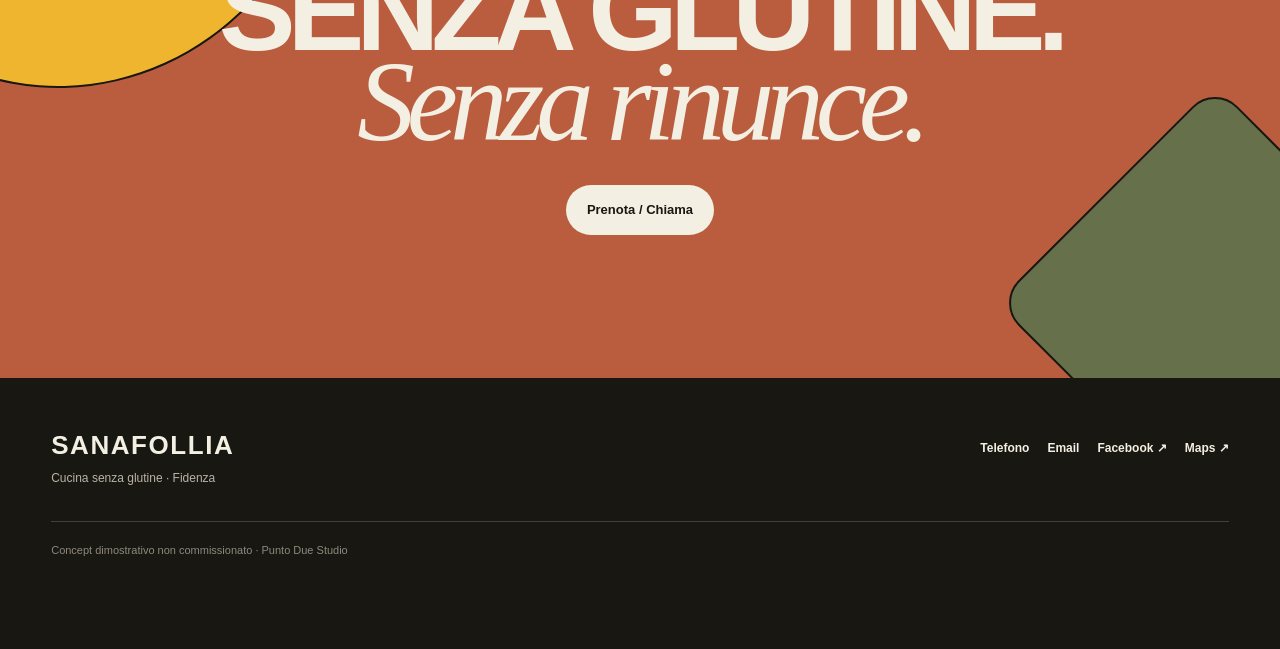
==== commit e1fe0512: "Refine responsive QA behavior" ====
--- a/index.html
+++ b/index.html
@@ -12,8 +12,19 @@
   <meta property="og:locale" content="it_IT">
   <meta name="twitter:card" content="summary">
   <link rel="icon" href="assets/favicon.svg" type="image/svg+xml">
-  <script>document.documentElement.classList.add('js')</script>
   <link rel="stylesheet" href="styles.css">
+  <style id="responsive-qa-fixes">
+    section[id]{scroll-margin-top:calc(var(--header-h) + 16px)}
+    .brand{min-height:44px}
+    .nav-cta{min-height:44px;display:inline-flex;align-items:center;justify-content:center}
+    .menu-toggle{width:44px;height:44px}
+    @media (max-width:680px){
+      .hero h1{font-size:clamp(46px,13vw,56px)}
+      .footer-links{gap:8px 14px}
+      .footer-links a,.text-action,.under-link{display:inline-flex;align-items:center;min-height:44px}
+    }
+  </style>
+  <script src="script.js" defer></script>
   <script type="application/ld+json">
   {
     "@context":"https://schema.org",
@@ -208,6 +219,5 @@
     <a href="mailto:ristorantesanafollia@libero.it">Email</a>
   </nav>
 
-  <script src="script.js" defer></script>
 </body>
 </html>
--- a/styles.css
+++ b/styles.css
@@ -24,7 +24,7 @@
 
 .site-header{height:var(--header-h);position:fixed;inset:0 0 auto 0;z-index:1000;display:flex;align-items:center;justify-content:space-between;padding:0 clamp(18px,4vw,56px);background:rgba(244,239,227,.9);backdrop-filter:blur(14px);border-bottom:1px solid transparent;transition:.25s ease}
 .site-header.is-scrolled{border-color:var(--line);box-shadow:0 10px 30px rgba(24,23,18,.06)}
-.brand{display:flex;align-items:center;gap:12px;min-width:0}
+.brand{display:flex;align-items:center;gap:12px;min-width:0;min-height:44px}
 .brand-mark{position:relative;width:38px;height:38px;display:grid;place-items:center;transform:rotate(45deg);border:2px solid var(--ink);border-radius:10px}
 .brand-mark i{position:absolute;width:10px;height:10px;background:var(--butter);border-radius:50%}
 .brand-mark i:first-child{left:6px;top:6px}.brand-mark i:last-child{right:6px;bottom:6px}
@@ -32,7 +32,7 @@
 .site-nav{display:flex;align-items:center;gap:26px;font-size:13px;font-weight:700}
 .site-nav>a:not(.nav-cta){position:relative}.site-nav>a:not(.nav-cta)::after{content:"";position:absolute;left:0;right:100%;bottom:-6px;height:2px;background:var(--ink);transition:right .2s}.site-nav>a:not(.nav-cta):hover::after{right:0}
 .nav-cta{background:var(--ink);color:#fff;padding:12px 17px;border-radius:999px}
-.menu-toggle{display:none;border:0;background:none;padding:8px;cursor:pointer}.menu-toggle span:not(.sr-only){display:block;width:26px;height:2px;background:var(--ink);margin:6px 0;transition:.2s}
+.menu-toggle{display:none;width:44px;height:44px;border:0;background:none;padding:9px;cursor:pointer}.menu-toggle span:not(.sr-only){display:block;width:26px;height:2px;background:var(--ink);margin:6px 0;transition:.2s}
 
 .hero{min-height:100svh;padding:calc(var(--header-h) + 46px) clamp(18px,4vw,56px) 30px;display:grid;grid-template-columns:minmax(0,1.05fr) minmax(360px,.95fr);gap:clamp(30px,5vw,90px);align-items:center;position:relative;background:var(--butter);overflow:hidden;border-bottom:2px solid var(--ink)}
 .hero::before{content:"";position:absolute;inset:0;background-image:radial-gradient(rgba(24,23,18,.1) 1px,transparent 1px);background-size:18px 18px;mask-image:linear-gradient(90deg,transparent,black 25%,transparent 75%)}
@@ -45,7 +45,7 @@
 .hero-actions{display:flex;align-items:center;gap:24px;margin-top:34px;flex-wrap:wrap}
 .button{display:inline-flex;align-items:center;justify-content:center;min-height:48px;padding:13px 19px;border:2px solid transparent;border-radius:999px;font-weight:800;font-size:13px;transition:transform .2s,background .2s,color .2s}
 .button:hover{transform:translateY(-2px)}.button-dark{background:var(--ink);color:#fff}.button-dark:hover{background:#000}.button-outline{border-color:var(--ink)}.button-cream{background:var(--cream);color:var(--ink)}
-.text-action{font-size:13px;font-weight:800;border-bottom:2px solid var(--ink);padding-bottom:4px}.text-action span{display:inline-block;margin-left:7px;transition:transform .2s}.text-action:hover span{transform:translate(3px,3px)}
+.text-action{display:inline-flex;align-items:center;min-height:44px;font-size:13px;font-weight:800;border-bottom:2px solid var(--ink);padding:8px 0 4px}.text-action span{display:inline-block;margin-left:7px;transition:transform .2s}.text-action:hover span{transform:translate(3px,3px)}
 .hero-table{height:min(70vh,650px);min-height:500px;position:relative}
 .table-cloth{position:absolute;inset:3% 2% 7% 9%;background:var(--paper);border:2px solid var(--ink);border-radius:54% 46% 49% 51%/42% 56% 44% 58%;transform:rotate(4deg);box-shadow:14px 14px 0 rgba(24,23,18,.11)}
 .table-cloth::before,.table-cloth::after{content:"";position:absolute;border:1px dashed rgba(24,23,18,.22);border-radius:50%}.table-cloth::before{inset:8%}.table-cloth::after{inset:17%}
@@ -61,7 +61,7 @@
 
 .statement{background:var(--ink);color:var(--cream);padding:clamp(70px,10vw,150px) clamp(18px,4vw,56px);display:grid;grid-template-columns:.85fr 1.15fr;gap:clamp(30px,6vw,110px);position:relative;overflow:hidden}
 .statement-number{font-size:clamp(150px,24vw,390px);font-weight:900;line-height:.7;letter-spacing:-.09em;color:var(--butter);align-self:start}.statement-number span{font-size:.34em;vertical-align:top;margin-left:.03em}
-.statement-copy{padding-top:clamp(10px,4vw,70px);max-width:760px}.statement-copy h2{font-size:clamp(42px,5vw,82px);line-height:.95;letter-spacing:-.055em;margin:0 0 28px}.statement-copy>p:not(.eyebrow){font-size:clamp(18px,1.5vw,23px);color:#d8d1c4;max-width:680px}.under-link{display:inline-block;margin-top:20px;padding-bottom:4px;border-bottom:1px solid currentColor;font-weight:800;font-size:13px}
+.statement-copy{padding-top:clamp(10px,4vw,70px);max-width:760px}.statement-copy h2{font-size:clamp(42px,5vw,82px);line-height:.95;letter-spacing:-.055em;margin:0 0 28px}.statement-copy>p:not(.eyebrow){font-size:clamp(18px,1.5vw,23px);color:#d8d1c4;max-width:680px}.under-link{display:inline-flex;align-items:center;min-height:44px;margin-top:20px;padding:8px 0 4px;border-bottom:1px solid currentColor;font-weight:800;font-size:13px}
 .statement-ribbon{position:absolute;left:-3%;right:-3%;bottom:28px;transform:rotate(-2deg);display:flex;align-items:center;justify-content:center;gap:22px;white-space:nowrap;color:var(--ink);background:var(--butter);padding:10px;font-size:10px;font-weight:900;letter-spacing:.15em}.statement-ribbon i{width:8px;height:8px;background:var(--ink);transform:rotate(45deg)}
 
 .emilia{padding:clamp(82px,11vw,160px) clamp(18px,4vw,56px);background:var(--cream)}
@@ -91,7 +91,7 @@
 
 .closing{min-height:66vh;background:var(--terracotta);color:var(--cream);display:grid;place-items:center;position:relative;overflow:hidden;padding:80px 20px}.closing-inner{position:relative;z-index:2;text-align:center}.closing h2{font-size:clamp(62px,9vw,145px);line-height:.78;letter-spacing:-.07em;text-transform:uppercase;margin:0 0 38px}.closing h2 em{font-family:Georgia,'Times New Roman',serif;text-transform:none;font-weight:400}.closing-shape{position:absolute;border:2px solid var(--ink);background:var(--butter)}.closing-a{width:420px;height:420px;border-radius:35% 65% 62% 38%/42% 35% 65% 58%;left:-120px;top:-100px;transform:rotate(22deg)}.closing-b{width:310px;height:310px;right:-90px;bottom:-80px;transform:rotate(45deg);border-radius:32px;background:var(--olive)}
 
-.site-footer{background:var(--ink);color:var(--cream);padding:48px clamp(18px,4vw,56px) 90px;display:grid;grid-template-columns:1fr auto;gap:34px;align-items:start}.footer-brand{display:flex;flex-direction:column}.footer-brand strong{font-size:26px;letter-spacing:.06em}.footer-brand span{font-size:12px;color:#bbb3a6;margin-top:4px}.footer-links{display:flex;gap:18px;flex-wrap:wrap;font-size:12px;font-weight:800}.demo-note{grid-column:1/-1;border-top:1px solid rgba(255,255,255,.18);padding-top:20px;margin:0;color:#8f897e;font-size:11px}
+.site-footer{background:var(--ink);color:var(--cream);padding:48px clamp(18px,4vw,56px) 90px;display:grid;grid-template-columns:1fr auto;gap:34px;align-items:start}.footer-brand{display:flex;flex-direction:column}.footer-brand strong{font-size:26px;letter-spacing:.06em}.footer-brand span{font-size:12px;color:#bbb3a6;margin-top:4px}.footer-links{display:flex;gap:18px;flex-wrap:wrap;font-size:12px;font-weight:800}.footer-links a{display:inline-flex;align-items:center;min-height:44px}.demo-note{grid-column:1/-1;border-top:1px solid rgba(255,255,255,.18);padding-top:20px;margin:0;color:#8f897e;font-size:11px}
 .mobile-dock{display:none}
 
 .js .reveal{opacity:0;transform:translateY(26px);transition:opacity .7s ease,transform .7s cubic-bezier(.2,.7,.2,1)}.js .reveal.is-visible{opacity:1;transform:none}
@@ -106,7 +106,7 @@
 
 @media (max-width:680px){
   body{padding-bottom:64px}.brand-copy small{display:none}.brand-mark{width:32px;height:32px}.site-header{padding-inline:16px}
-  .hero{padding-inline:16px;padding-bottom:22px}.hero h1{font-size:clamp(48px,16vw,76px)}.hero-lead{font-size:17px}.hero-actions{align-items:flex-start;flex-direction:column}.hero-table{height:430px}.table-cloth{inset:5% 1% 8% 5%}.plate{width:min(270px,71%)}.tortello{width:54px;height:54px}.t1{left:38px;top:42px}.t2{right:34px;top:56px}.t3{left:78px;bottom:58px}.t4{right:48px;bottom:38px}.t5{left:103px;top:105px}.gf-seal{width:105px;height:105px;right:0}.gf-seal strong{font-size:28px}.hero-footer{display:none}
+  .hero{padding-inline:16px;padding-bottom:22px}.hero h1{font-size:clamp(46px,14vw,68px)}.hero-lead{font-size:17px}.hero-actions{align-items:flex-start;flex-direction:column}.hero-table{height:430px}.table-cloth{inset:5% 1% 8% 5%}.plate{width:min(270px,71%)}.tortello{width:54px;height:54px}.t1{left:38px;top:42px}.t2{right:34px;top:56px}.t3{left:78px;bottom:58px}.t4{right:48px;bottom:38px}.t5{left:103px;top:105px}.gf-seal{width:105px;height:105px;right:0}.gf-seal strong{font-size:28px}.hero-footer{display:none}
   .statement{padding-inline:16px;padding-bottom:110px}.statement-number{font-size:44vw}.statement-ribbon{justify-content:flex-start;overflow:hidden;padding-left:18px}
   .emilia,.reputation,.visit{padding-inline:16px}.emilia h2,.visit h2,.reputation-copy h2{font-size:clamp(42px,12vw,64px)}.dish{min-height:430px}.dish-copy{padding:24px}.dish-art{min-height:240px}.dish-tortelli .dish-art span{width:88px;height:88px}.dish-fritta .dish-art span{width:130px;height:92px}.data-note{font-size:11px}
   .score-big{font-size:38vw}.contact-stack a{grid-template-columns:85px 1fr;gap:10px}.hours-card dl div{grid-template-columns:90px 1fr;font-size:13px}.hours-stamp{align-items:flex-start;flex-direction:column}.hours-stamp small{text-align:left}
@@ -116,7 +116,7 @@
 }
 
 @media (max-width:360px){
-  .hero h1{font-size:46px}.hero-table{height:390px}.plate{width:235px}.gf-seal{width:92px;height:92px}.gf-seal span{font-size:8px}.dish-copy h3{font-size:38px}.hours-card{padding:20px}.hours-card dl div{grid-template-columns:75px 1fr;gap:8px;font-size:12px}.contact-stack a{grid-template-columns:1fr}.contact-stack strong{font-size:14px}
+  .hero-table{height:390px}.plate{width:235px}.gf-seal{width:92px;height:92px}.gf-seal span{font-size:8px}.dish-copy h3{font-size:38px}.hours-card{padding:20px}.hours-card dl div{grid-template-columns:75px 1fr;gap:8px;font-size:12px}.contact-stack a{grid-template-columns:1fr}.contact-stack strong{font-size:14px}
 }
 
 @media (prefers-reduced-motion:reduce){
